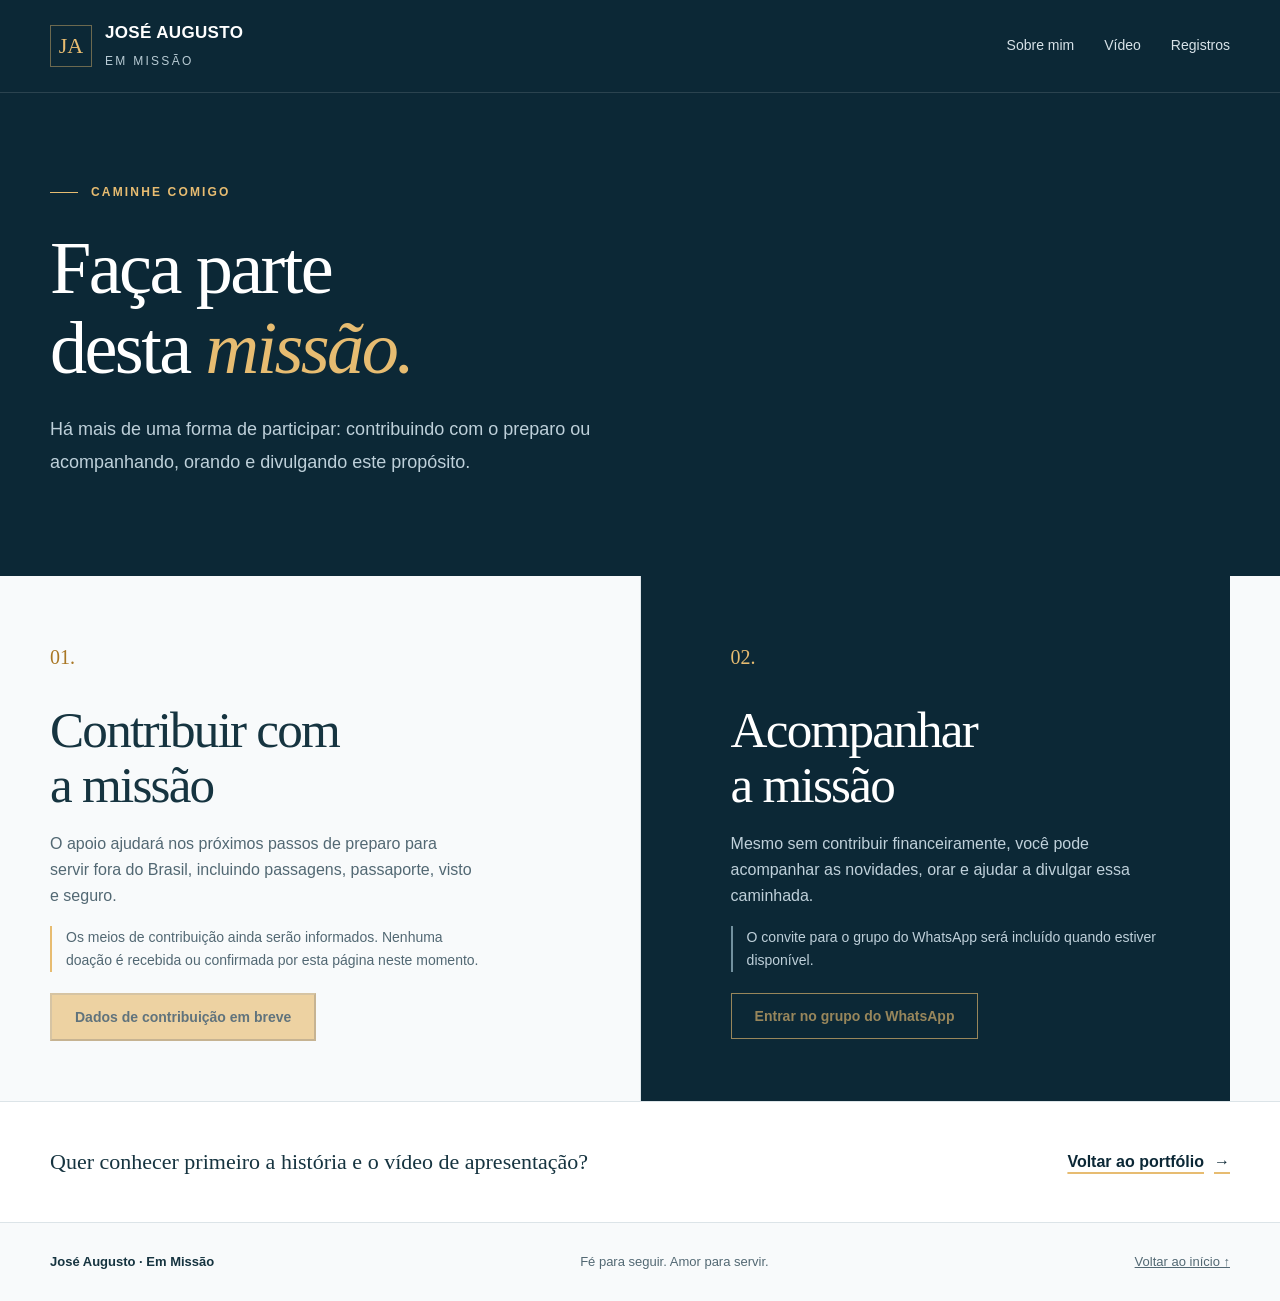
==== apoio.html @ e8a44875 "Atualiza página de apoio e documentação" ====
<!doctype html>
<html lang="pt-BR">
  <head>
    <meta charset="UTF-8" />
    <meta name="viewport" content="width=device-width, initial-scale=1" />
    <title>Apoie a missão — José Augusto</title>
    <meta
      name="description"
      content="Escolha como caminhar com a missão de José Augusto: contribuindo, acompanhando, orando ou divulgando."
    />
    <link rel="stylesheet" href="style.css" />
  </head>
  <body>
    <header>
      <div class="wrap nav">
        <a class="brand" href="index.html" aria-label="José Augusto, página inicial">
          <span class="brand-mark">JA</span>
          <span><strong>JOSÉ AUGUSTO</strong><small>Em missão</small></span>
        </a>
        <nav aria-label="Navegação principal">
          <a href="index.html#sobre">Sobre mim</a>
          <a href="index.html#video">Vídeo</a>
          <a href="index.html#registros">Registros</a>
        </nav>
      </div>
    </header>
    <main>
      <section class="support-hero">
        <div class="wrap">
          <div class="eyebrow">Caminhe comigo</div>
          <h1>Faça parte<br />desta <em>missão.</em></h1>
          <p class="intro">
            Há mais de uma forma de participar: contribuindo com o preparo ou acompanhando, orando e divulgando este propósito.
          </p>
        </div>
      </section>
      <section class="support-options" aria-label="Formas de apoiar a missão">
        <div class="wrap support-grid">
          <article class="support-card">
            <span class="number">01.</span>
            <h2>Contribuir com<br />a missão</h2>
            <p>
              O apoio ajudará nos próximos passos de preparo para servir fora do Brasil, incluindo passagens, passaporte, visto e seguro.
            </p>
            <p class="support-note" id="contribuicao-pendente">
              Os meios de contribuição ainda serão informados. Nenhuma doação é recebida ou confirmada por esta página neste momento.
            </p>
            <button class="button button-disabled" type="button" disabled aria-describedby="contribuicao-pendente">
              Dados de contribuição em breve
            </button>
          </article>
          <article class="support-card support-card-dark">
            <span class="number">02.</span>
            <h2>Acompanhar<br />a missão</h2>
            <p>
              Mesmo sem contribuir financeiramente, você pode acompanhar as novidades, orar e ajudar a divulgar essa caminhada.
            </p>
            <p class="support-note" id="grupo-pendente">
              O convite para o grupo do WhatsApp será incluído quando estiver disponível.
            </p>
            <button class="button button-outline button-disabled" type="button" disabled aria-describedby="grupo-pendente">
              Entrar no grupo do WhatsApp
            </button>
          </article>
        </div>
      </section>
      <section class="support-return">
        <div class="wrap return-content">
          <p>Quer conhecer primeiro a história e o vídeo de apresentação?</p>
          <a class="text-link" href="index.html#video">Voltar ao portfólio <span aria-hidden="true">→</span></a>
        </div>
      </section>
    </main>
    <footer>
      <div class="wrap footer">
        <strong>José Augusto · Em Missão</strong>
        <span>Fé para seguir. Amor para servir.</span>
        <a href="index.html">Voltar ao início ↑</a>
      </div>
    </footer>
  </body>
</html>
---- style.css ----
:root {
        --navy: #0c2836;
        --navy2: #153c4c;
        --gold: #e7bc71;
        --ink: #163440;
        --muted: #526873;
        --paper: #f8fafb;
        --line: #dce4e8;
      }
      * {
        box-sizing: border-box;
      }
      html {
        scroll-behavior: smooth;
        scroll-padding-top: 90px;
      }
      body {
        margin: 0;
        color: var(--ink);
        background: var(--paper);
        font-family: Arial, Helvetica, sans-serif;
        line-height: 1.65;
      }
      a {
        color: inherit;
      }
      a:focus-visible {
        outline: 3px solid var(--gold);
        outline-offset: 6px;
      }

      /* A partir deste ponto começa o menu do site. */

      header {
        background: var(--navy);
        color: #fff;
        border-bottom: 1px solid #ffffff20;
      }
      .wrap {
        max-width: 1180px;
        width: calc(100% - 80px);
        margin: auto;
      }
      .nav {
        display: flex;
        align-items: center;
        justify-content: space-between;
        gap: 24px;
        min-height: 92px;
      }
      .brand {
        text-decoration: none;
        display: flex;
        align-items: center;
        gap: 13px;
      }
      .brand-mark {
        width: 42px;
        height: 42px;
        border: 1px solid #e7bc7170;
        display: grid;
        place-items: center;
        color: var(--gold);
        font-family: Georgia, serif;
        font-size: 22px;
      }
      .brand strong {
        display: block;
        font-size: 17px;
        letter-spacing: 0.02em;
      }
      .brand small {
        font-size: 12px;
        letter-spacing: 0.19em;
        color: #b8cbd4;
        text-transform: uppercase;
      }
      nav {
        display: flex;
        gap: 30px;
      }
      nav a {
        font-size: 14px;
        text-decoration: none;
        color: #d7e2e8;
      }
      /* A partir daqui começa a apresentação. */
      nav a:hover {
        color: var(--gold);
      }
      .hero {
        background: var(--navy);
        color: white;
        padding: 78px 0 64px;
      }
      .hero-grid {
        display: grid;
        grid-template-columns: 1.2fr 0.8fr;
        align-items: center;
        gap: 90px;
      }
      .eyebrow {
        font-size: 12px;
        letter-spacing: 0.18em;
        font-weight: 700;
        text-transform: uppercase;
        color: var(--muted);
        display: flex;
        align-items: center;
        gap: 13px;
      }
      .eyebrow:before {
        content: "";
        display: block;
        width: 28px;
        height: 1px;
        background: currentColor;
      }
      .hero .eyebrow {
        color: var(--gold);
      }
      h1,
      h2,
      h3,
      p {
        margin-top: 0;
      }
      h1,
      h2 {
        font-family: Georgia, "Times New Roman", serif;
        font-weight: 400;
        line-height: 1.08;
        letter-spacing: -0.035em;
      }
      h1 {
        font-size: clamp(48px, 5.8vw, 78px);
        margin: 25px 0;
      }
      h1 em {
        color: var(--gold);
        font-weight: 400;
      }
      h2 {
        font-size: clamp(36px, 4vw, 52px);
        margin: 20px 0 24px;
      }
      h3 {
        font-size: 24px;
        line-height: 1.3;
        letter-spacing: -0.025em;
        margin-bottom: 15px;
      }
      .intro {
        font-size: 18px;
        color: #bed0da;
        max-width: 490px;
        line-height: 1.8;
      }
      .button {
        display: inline-flex;
        align-items: center;
        gap: 25px;
        background: var(--gold);
        color: var(--navy);
        padding: 14px 23px;
        text-decoration: none;
        font-size: 14px;
        font-weight: bold;
        margin-top: 18px;
      }
      .button:hover {
        background: #f3ce90;
      }
      .portrait-frame {
        position: relative;
      }
      .placeholder {
        display: flex;
        align-items: center;
        justify-content: center;
        flex-direction: column;
        text-align: center;
        gap: 12px;
        background: #eaf0f3;
        color: #536d7a;
        min-height: 230px;
        border-radius: 23px;
      }
      .placeholder img {
        width: 100%;
        height: 100%;
        stroke: currentColor;
        fill: none;
        stroke-width: 1.3;
        border-radius: 23px;
      }
      .placeholder span {
        font-size: 14px;
      }
      .placeholder small {
        display: block;
        font-size: 12px;
        color: inherit;
        opacity: 0.8;
      }
      .portrait {
        aspect-ratio: 4/4.8;
        background: var(--navy2);
        border-color: hsl(198, 22%, 41%);
        color: #bfd0d8;
      }
      .portrait-label {
        position: absolute;
        bottom: -22px;
        left: 30px;
        right: -18px;
        background: var(--gold);
        padding: 17px 50px;
        color: var(--navy);
      }
      .portrait-label strong {
        font-family: Georgia, serif;
        font-size: 21px;
        font-weight: 400;
      }
      .portrait-label small {
        display: block;
        font-size: 12px;
        letter-spacing: 0.1em;
        text-transform: uppercase;
      }
      .hero-foot {
        margin-top: 65px;
        border-top: 1px solid #ffffff20;
        padding-top: 23px;
        display: flex;
        gap: 30px;
        justify-content: space-between;
        color: #a8bfcb;
        font-size: 13px;
        letter-spacing: 0.06em;
      }
      .hero-foot span:first-child {
        color: var(--gold);
      }
      section {
        padding: 95px 0;
      }
      .about {
        display: grid;
        grid-template-columns: 1fr 1.2fr;
        gap: 100px;
      }
      .about p {
        color: var(--muted);
        font-size: 17px;
      }
      .about .lead {
        font-size: 22px;
        color: var(--ink);
        line-height: 1.55;
      }
      .tags {
        display: flex;
        flex-wrap: wrap;
        gap: 9px;
        margin-top: 26px;
      }
      .tag {
        border: 1px solid var(--line);
        padding: 6px 13px;
        font-size: 13px;
      }
      .projects {
        background: #fff;
        border-block: 1px solid var(--line);
      }
      .section-head {
        display: flex;
        justify-content: space-between;
        align-items: end;
        gap: 30px;
        margin-bottom: 45px;
      }
      .section-head h2 {
        margin-bottom: 0;
      }
      .section-head > p {
        font-size: 16px;
        max-width: 335px;
        color: var(--muted);
        margin: 0;
      }
      .project {
        display: grid;
        grid-template-columns: 1fr 1.05fr;
        gap: 65px;
        padding: 40px 0;
        border-top: 1px solid var(--line);
        align-items: center;
      }
      .project .placeholder {
        aspect-ratio: 1.55;
      }
      .meta {
        display: flex;
        align-items: center;
        gap: 14px;
        font-size: 13px;
        color: var(--muted);
        margin-bottom: 18px;
      }
      .year {
        background: var(--navy);
        color: white;
        padding: 3px 10px;
        font-size: 12px;
      }
      .project p {
        color: var(--muted);
        margin-bottom: 17px;
      }
      .detail {
        font-size: 14px;
        color: var(--ink);
        border-left: 2px solid #d2a256;
        padding-left: 14px;
      }
      .goals {
        background: var(--navy);
        color: white;
      }
      .goals .eyebrow {
        color: var(--gold);
      }
      .goals .section-head > p {
        color: #b7cbd5;
      }
      .goal-grid {
        display: grid;
        grid-template-columns: repeat(3, 1fr);
        gap: 35px;
        margin-top: 50px;
      }
      .goal {
        border-top: 1px solid #54707e;
        padding-top: 23px;
      }
      .number {
        font-family: Georgia, serif;
        color: var(--gold);
        font-size: 20px;
        display: block;
        margin-bottom: 30px;
      }
      .goal h3 {
        font-family: Georgia, serif;
        font-weight: 400;
        font-size: 28px;
      }
      .goal p {
        color: #b7cbd5;
        font-size: 16px;
      }
      .closing {
        padding-top: 45px;
        margin-top: 45px;
        border-top: 1px solid #ffffff20;
        display: flex;
        justify-content: space-between;
        gap: 30px;
        align-items: center;
      }
      .closing p {
        font-family: Georgia, serif;
        font-size: 28px;
        line-height: 1.4;
        margin: 0;
      }
      .closing span {
        font-size: 13px;
        color: var(--gold);
        white-space: nowrap;
      }
      .gallery-grid {
        display: grid;
        grid-template-columns: 1fr 1fr 1fr;
        gap: 22px;
      }
      .gallery-grid figure {
        margin: 0;
      }
      .gallery-grid .placeholder {
        aspect-ratio: 1.2;
        min-height: 0;
      }
      .gallery-grid figcaption {
        font-size: 14px;
        margin-top: 13px;
        color: var(--muted);
      }
      footer {
        border-top: 1px solid var(--line);
        padding: 28px 0;
      }
      .footer {
        display: flex;
        justify-content: space-between;
        gap: 20px;
        font-size: 13px;
        color: var(--muted);
      }
      .footer strong {
        color: var(--ink);
      }
      .video-section {
        background: #fff;
        border-top: 1px solid var(--line);
        border-bottom: 1px solid var(--line);
      }
      .video-layout {
        display: grid;
        grid-template-columns: 0.95fr 1.05fr;
        align-items: center;
        gap: 75px;
      }
      .video-layout .lead {
        font-size: 21px;
        color: var(--ink);
        line-height: 1.55;
      }
      .video-layout p:not(.lead) {
        color: var(--muted);
      }
      .text-link {
        display: inline-flex;
        gap: 10px;
        align-items: center;
        color: var(--navy);
        font-weight: 700;
        text-decoration-color: var(--gold);
        text-decoration-thickness: 2px;
        text-underline-offset: 5px;
      }
      .text-link:hover {
        color: #a97725;
      }
      .video-card {
        position: relative;
        min-height: 320px;
        background: var(--navy);
        display: grid;
        place-items: center;
        overflow: hidden;
      }
      .presentation-video {
        display: none;
        width: 100%;
        max-height: 480px;
        background: #061821;
      }
      .video-placeholder {
        max-width: 360px;
        padding: 45px 35px;
        text-align: center;
        color: #fff;
      }
      .video-placeholder span {
        display: grid;
        width: 58px;
        height: 58px;
        margin: 0 auto 22px;
        place-items: center;
        border: 1px solid #e7bc7180;
        border-radius: 50%;
        color: var(--gold);
        font-size: 20px;
        padding-left: 3px;
      }
      .video-placeholder strong {
        display: block;
        font: 400 30px/1.2 Georgia, "Times New Roman", serif;
      }
      .video-placeholder p {
        margin: 14px 0 0;
        color: #bfd0da;
        font-size: 14px;
      }
      .video-contribute {
        margin: 25px;
      }
      .video-contribute[hidden] {
        display: none;
      }
      .support-hero {
        padding: 90px 0 80px;
        background: var(--navy);
        color: #fff;
      }
      .support-hero .eyebrow {
        color: var(--gold);
      }
      .support-hero .intro {
        max-width: 620px;
      }
      .support-options {
        padding: 0;
      }
      .support-grid {
        display: grid;
        grid-template-columns: 1fr 1fr;
      }
      .support-card {
        min-height: 420px;
        padding: 65px max(40px, 7vw) 60px 0;
      }
      .support-card + .support-card {
        padding-left: max(40px, 7vw);
        padding-right: 0;
        border-left: 1px solid var(--line);
      }
      .support-card .number {
        margin-bottom: 28px;
        color: #a97725;
      }
      .support-card h2 {
        margin-bottom: 18px;
      }
      .support-card p {
        color: var(--muted);
        max-width: 430px;
      }
      .support-note {
        border-left: 2px solid var(--gold);
        padding-left: 14px;
        font-size: 14px;
      }
      .button-disabled {
        cursor: not-allowed;
        margin-top: 7px;
        opacity: 0.64;
      }
      .button-outline {
        border: 1px solid var(--gold);
        background: transparent;
        color: var(--gold);
      }
      .support-card-dark {
        background: var(--navy);
        color: #fff;
      }
      .support-card-dark .number {
        color: var(--gold);
      }
      .support-card-dark p {
        color: #bfd0da;
      }
      .support-card-dark .support-note {
        border-color: #72919f;
      }
      .support-return {
        padding: 42px 0;
        border-top: 1px solid var(--line);
        background: #fff;
      }
      .return-content {
        display: flex;
        align-items: center;
        justify-content: space-between;
        gap: 25px;
      }
      .return-content p {
        margin: 0;
        font-family: Georgia, "Times New Roman", serif;
        font-size: 22px;
      }
      @media (max-width: 850px) {
        .wrap {
          width: calc(100% - 40px);
        }
        .nav {
          flex-wrap: wrap;
          padding: 19px 0;
          gap: 15px;
        }
        nav {
          gap: 20px;
          flex-wrap: wrap;
        }
        .hero-grid {
          gap: 35px;
          grid-template-columns: 1.15fr 0.85fr;
        }
        .hero {
          padding-top: 55px;
        }
        h1 {
          font-size: 52px;
        }
        .portrait-label {
          right: 0;
          left: 0;
        }
        .about {
          gap: 40px;
        }
        .project {
          gap: 35px;
        }
        .video-layout {
          gap: 45px;
        }
        .goal-grid {
          gap: 24px;
        }
        .hero-foot {
          gap: 14px;
          flex-wrap: wrap;
        }
      }
      @media (max-width: 600px) {
        .wrap {
          width: calc(100% - 40px);
        }
        .nav {
          align-items: start;
        }
        .brand strong {
          font-size: 16px;
        }
        nav {
          gap: 21px;
          width: 100%;
          padding-top: 12px;
          border-top: 1px solid #ffffff20;
        }
        nav a {
          font-size: 13px;
        }
        .hero-grid,
        .about,
        .project,
        .goal-grid,
        .video-layout,
        .support-grid {
          grid-template-columns: 1fr;
        }
        .hero-grid {
          gap: 45px;
        }
        h1 {
          font-size: 54px;
        }
        .hero {
          padding: 45px 0 30px;
        }
        .intro {
          font-size: 17px;
        }
        .portrait-frame {
          width: 90%;
          max-width: 350px;
          margin: auto;
        }
        .portrait {
          aspect-ratio: 1.1;
        }
        .hero-foot {
          margin-top: 60px;
        }
        .hero-foot span:last-child {
          display: none;
        }
        section {
          padding: 65px 0;
        }
        .about {
          gap: 12px;
        }
        .section-head {
          display: block;
        }
        .section-head > p {
          margin-top: 22px;
        }
        .project {
          gap: 24px;
          padding: 30px 0;
        }
        .project .placeholder {
          min-height: 210px;
        }
        .goal-grid {
          gap: 25px;
          margin-top: 35px;
        }
        .number {
          margin-bottom: 15px;
        }
        .closing {
          align-items: start;
          flex-direction: column;
          gap: 15px;
        }
        .gallery-grid {
          grid-template-columns: 1fr;
        }
        .video-card {
          min-height: 265px;
        }
        .video-placeholder {
          padding: 35px 25px;
        }
        .support-hero {
          padding: 65px 0 55px;
        }
        .support-card,
        .support-card + .support-card {
          min-height: 0;
          padding: 52px 0;
          border-left: 0;
        }
        .support-card + .support-card {
          padding-left: 0;
          border-top: 1px solid #54707e;
        }
        .return-content {
          display: block;
        }
        .return-content .text-link {
          margin-top: 15px;
        }
        .gallery-grid .placeholder {
          aspect-ratio: 1.5;
        }
        .footer {
          flex-direction: column;
          gap: 5px;
        }
      }
      @media (prefers-reduced-motion: reduce) {
        html {
          scroll-behavior: auto;
        }
      }
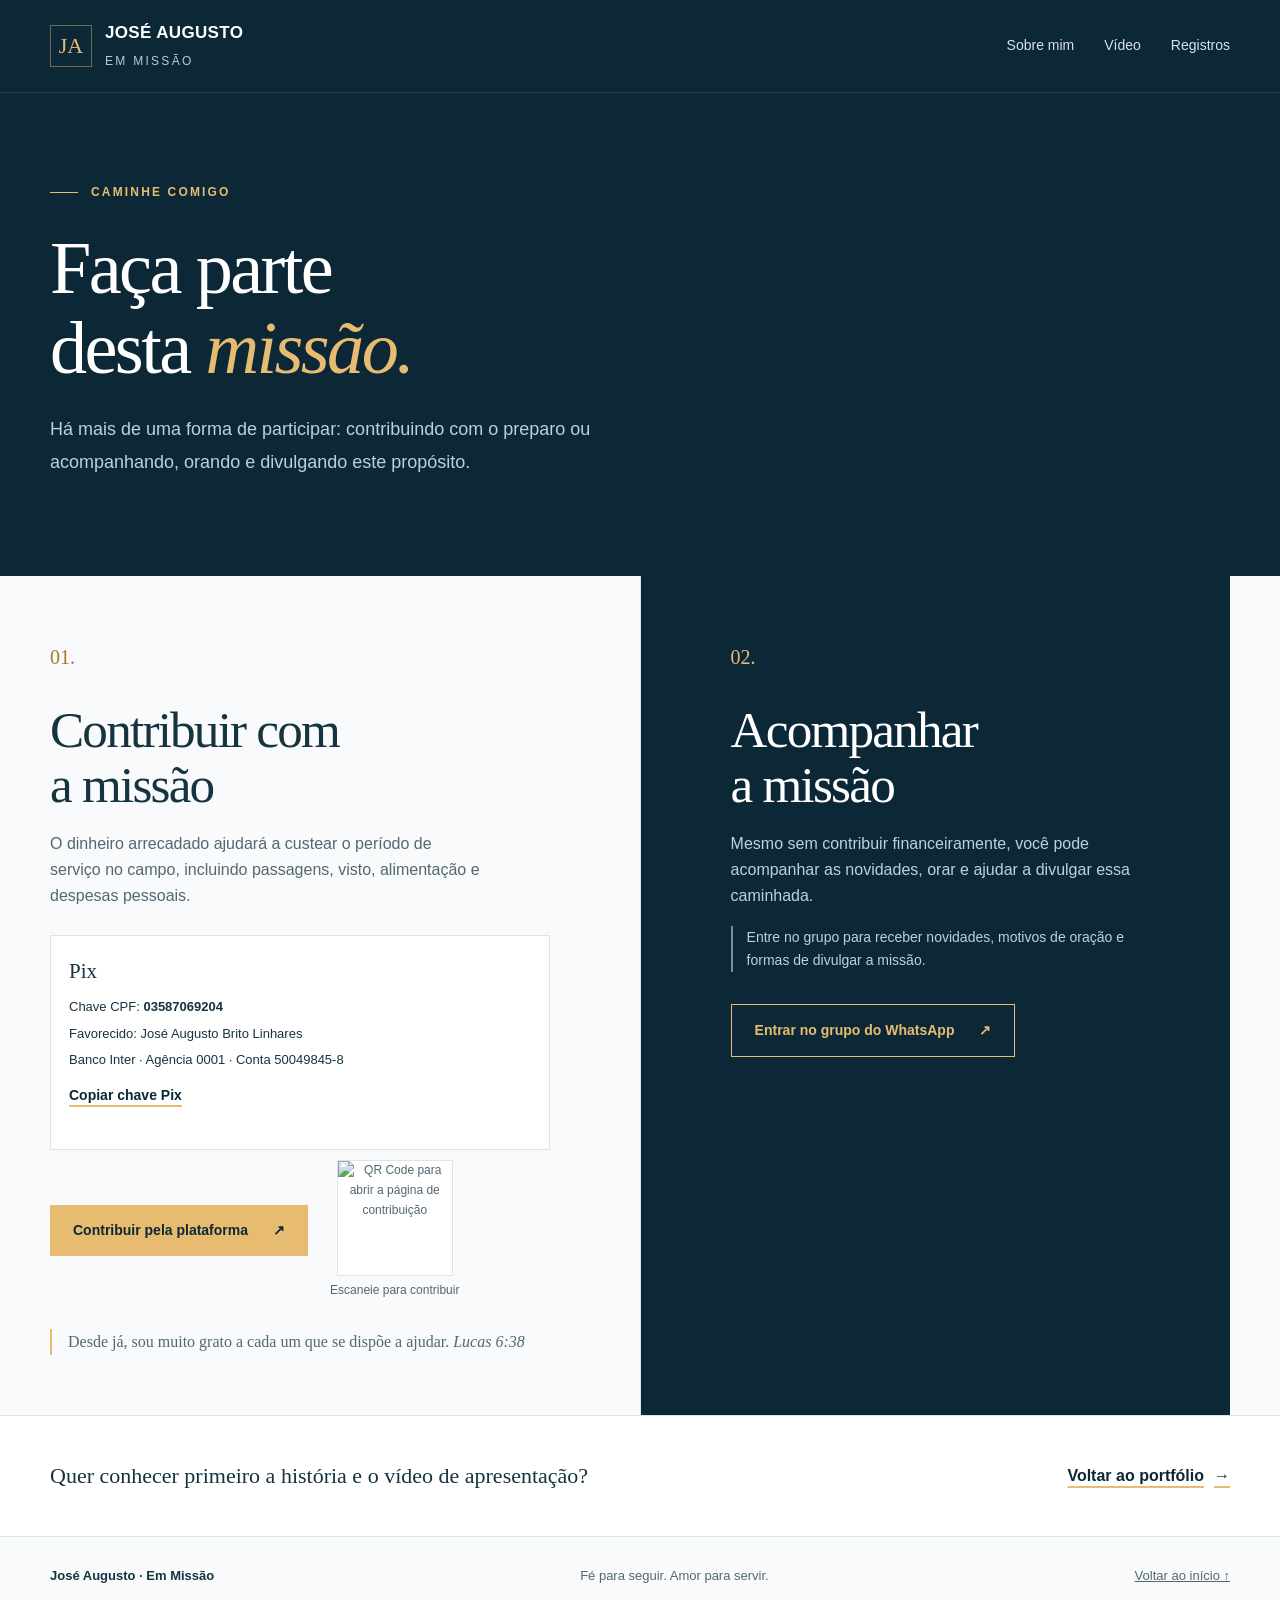
==== commit ba6f295f: "Ativa contribuições e grupo de apoio" ====
--- a/apoio.html
+++ b/apoio.html
@@ -40,14 +40,32 @@
             <span class="number">01.</span>
             <h2>Contribuir com<br />a missão</h2>
             <p>
-              O apoio ajudará nos próximos passos de preparo para servir fora do Brasil, incluindo passagens, passaporte, visto e seguro.
+              O dinheiro arrecadado ajudará a custear o período de serviço no campo, incluindo passagens, visto, alimentação e despesas pessoais.
             </p>
-            <p class="support-note" id="contribuicao-pendente">
-              Os meios de contribuição ainda serão informados. Nenhuma doação é recebida ou confirmada por esta página neste momento.
-            </p>
-            <button class="button button-disabled" type="button" disabled aria-describedby="contribuicao-pendente">
-              Dados de contribuição em breve
-            </button>
+            <div class="donation-details" aria-label="Dados para contribuição por Pix">
+              <div>
+                <strong>Pix</strong>
+                <span>Chave CPF: <code>03587069204</code></span>
+                <span>Favorecido: José Augusto Brito Linhares</span>
+                <span>Banco Inter · Agência 0001 · Conta 50049845-8</span>
+              </div>
+              <button class="copy-pix" type="button" data-pix="03587069204" aria-describedby="pix-status">
+                Copiar chave Pix
+              </button>
+              <span class="copy-status" id="pix-status" aria-live="polite"></span>
+            </div>
+            <div class="donation-actions">
+              <a class="button" href="https://doa.re/epWz" target="_blank" rel="noopener noreferrer">
+                Contribuir pela plataforma <span aria-hidden="true">↗</span>
+              </a>
+              <a class="qr-link" href="https://doa.re/epWz" target="_blank" rel="noopener noreferrer" aria-label="Abrir página de contribuição pela plataforma">
+                <img src="https://api.qrserver.com/v1/create-qr-code/?size=180x180&amp;data=https%3A%2F%2Fdoa.re%2FepWz" alt="QR Code para abrir a página de contribuição" width="180" height="180" referrerpolicy="no-referrer" />
+                <span>Escaneie para contribuir</span>
+              </a>
+            </div>
+            <blockquote class="support-thanks">
+              Desde já, sou muito grato a cada um que se dispõe a ajudar. <cite>Lucas 6:38</cite>
+            </blockquote>
           </article>
           <article class="support-card support-card-dark">
             <span class="number">02.</span>
@@ -55,12 +73,12 @@
             <p>
               Mesmo sem contribuir financeiramente, você pode acompanhar as novidades, orar e ajudar a divulgar essa caminhada.
             </p>
-            <p class="support-note" id="grupo-pendente">
-              O convite para o grupo do WhatsApp será incluído quando estiver disponível.
+            <p class="support-note">
+              Entre no grupo para receber novidades, motivos de oração e formas de divulgar a missão.
             </p>
-            <button class="button button-outline button-disabled" type="button" disabled aria-describedby="grupo-pendente">
-              Entrar no grupo do WhatsApp
-            </button>
+            <a class="button button-outline" href="https://chat.whatsapp.com/KQaxubreFJLAvCdPh8UtuS" target="_blank" rel="noopener noreferrer">
+              Entrar no grupo do WhatsApp <span aria-hidden="true">↗</span>
+            </a>
           </article>
         </div>
       </section>
@@ -78,5 +96,21 @@
         <a href="index.html">Voltar ao início ↑</a>
       </div>
     </footer>
+    <script>
+      (() => {
+        const button = document.querySelector(".copy-pix");
+        const status = document.getElementById("pix-status");
+        if (!(button instanceof HTMLButtonElement) || !status) return;
+
+        button.addEventListener("click", async () => {
+          try {
+            await navigator.clipboard.writeText(button.dataset.pix || "");
+            status.textContent = "Chave Pix copiada.";
+          } catch {
+            status.textContent = "Copie a chave Pix exibida acima.";
+          }
+        });
+      })();
+    </script>
   </body>
 </html>
--- a/style.css
+++ b/style.css
@@ -536,6 +536,82 @@
         padding-left: 14px;
         font-size: 14px;
       }
+      .donation-details {
+        margin: 25px 0 10px;
+        padding: 18px;
+        border: 1px solid var(--line);
+        background: #fff;
+      }
+      .donation-details strong,
+      .donation-details span {
+        display: block;
+      }
+      .donation-details strong {
+        margin-bottom: 8px;
+        font-family: Georgia, "Times New Roman", serif;
+        font-size: 21px;
+        font-weight: 400;
+      }
+      .donation-details span {
+        margin-top: 5px;
+        font-size: 13px;
+      }
+      .donation-details code {
+        font-family: inherit;
+        font-weight: 700;
+      }
+      .copy-pix {
+        margin-top: 15px;
+        padding: 0;
+        border: 0;
+        background: transparent;
+        color: var(--navy);
+        cursor: pointer;
+        font: 700 14px/1.4 Arial, Helvetica, sans-serif;
+        text-decoration: underline;
+        text-decoration-color: var(--gold);
+        text-decoration-thickness: 2px;
+        text-underline-offset: 5px;
+      }
+      .copy-status {
+        min-height: 1.4em;
+        color: var(--muted);
+      }
+      .donation-actions {
+        display: flex;
+        align-items: center;
+        flex-wrap: wrap;
+        gap: 22px;
+      }
+      .donation-actions .button {
+        margin-top: 0;
+      }
+      .qr-link {
+        display: grid;
+        place-items: center;
+        gap: 5px;
+        color: var(--muted);
+        font-size: 12px;
+        text-align: center;
+        text-decoration: none;
+      }
+      .qr-link img {
+        display: block;
+        width: 116px;
+        height: 116px;
+        background: #fff;
+        border: 1px solid var(--line);
+      }
+      .support-thanks {
+        margin: 28px 0 0;
+        padding-left: 16px;
+        border-left: 2px solid var(--gold);
+        color: var(--muted);
+        font: 400 16px/1.6 Georgia, "Times New Roman", serif;
+      }
+      .support-thanks cite {
+        white-space: nowrap;
+      }
       .button-disabled {
         cursor: not-allowed;
         margin-top: 7px;
@@ -725,6 +801,10 @@
           padding-left: 0;
           border-top: 1px solid #54707e;
         }
+        .donation-actions {
+          align-items: flex-start;
+          flex-direction: column;
+        }
         .return-content {
           display: block;
         }
